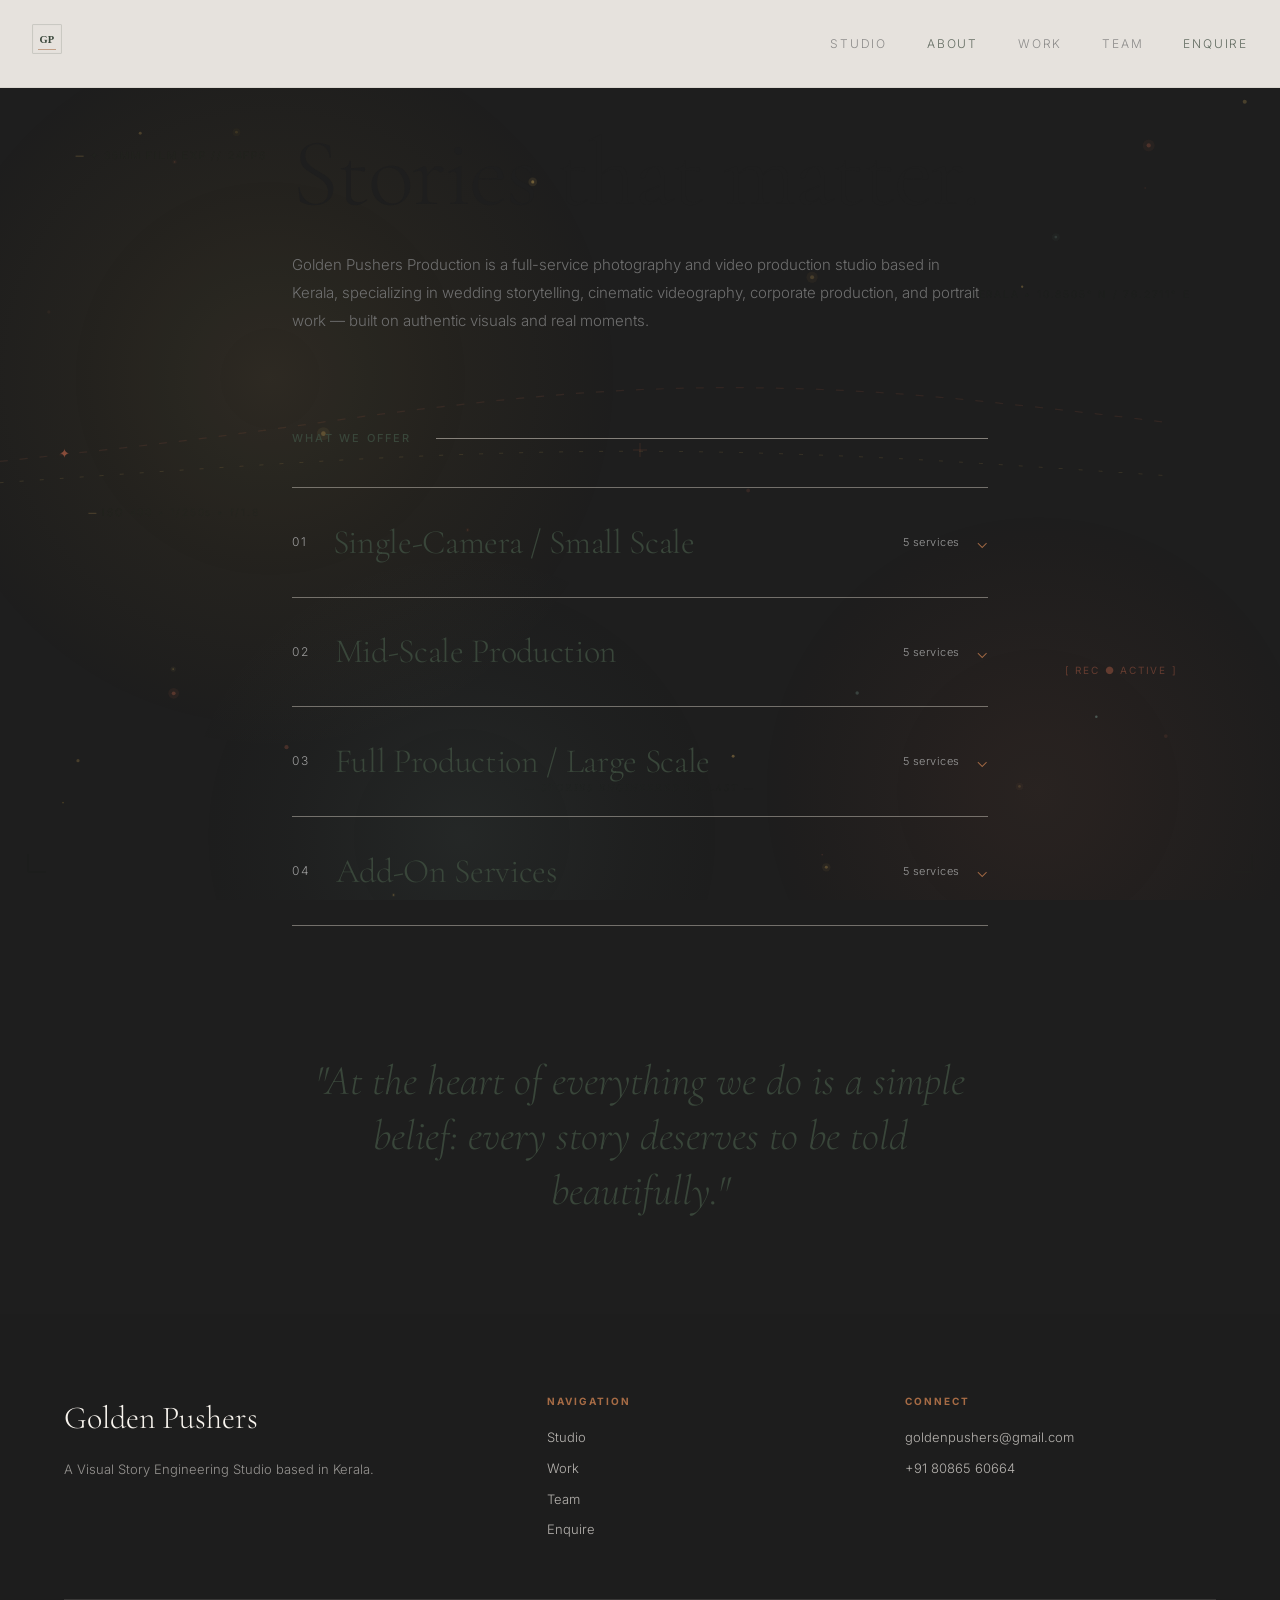
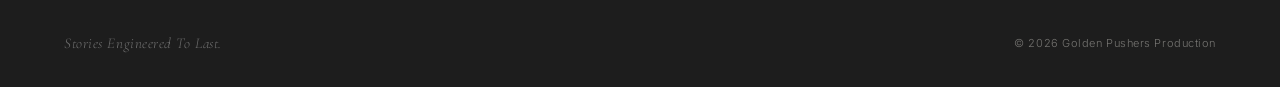
==== goldenpushers/about.html @ c4f8dccd "feat: add core site structure, stylesheet, scripts, and image sequence assets" ====
<!DOCTYPE html>
<html lang="en">
<head>
<meta charset="UTF-8">
<meta name="viewport" content="width=device-width, initial-scale=1.0">
<title>About | Golden Pushers Production</title>
<meta name="description" content="Golden Pushers Production is a full-service photography and video production studio based in Kerala.">
<link rel="icon" href="assets/favicon.ico">
<link rel="stylesheet" href="css/base.css">
<link rel="stylesheet" href="css/layout.css">
<link rel="stylesheet" href="css/home.css">
<link rel="stylesheet" href="css/pages.css">
</head>
<body>

<a href="#main" class="skip-link">Skip to content</a>
<div class="scroll-progress"></div>

<nav class="navbar is-scrolled" style="background:rgba(248,244,238,0.92);backdrop-filter:blur(8px);border-bottom:1px solid rgba(200,194,184,0.4);mix-blend-mode:normal;">
  <a href="index.html" class="navbar-logo" style="color:#39463A;" aria-label="Golden Pushers Production — home">
    <svg width="30" height="30" viewBox="0 0 40 40" fill="none" xmlns="http://www.w3.org/2000/svg">
      <rect x="1" y="1" width="38" height="38" stroke="#39463A" stroke-width="0.75" opacity="0.3"/>
      <text x="50%" y="54%" dominant-baseline="middle" text-anchor="middle" fill="#39463A" style="font-family:serif;font-size:14px;font-weight:600;">GP</text>
      <line x1="8" y1="34" x2="32" y2="34" stroke="#A66B45" stroke-width="0.75"/>
    </svg>
  </a>
  <div class="navbar-links">
    <a href="index.html#ethos" style="color:#6F6F6F;">Studio</a>
    <a href="about.html" style="color:#39463A;">About</a>
    <a href="work.html" style="color:#6F6F6F;">Work</a>
    <a href="team.html" style="color:#6F6F6F;">Team</a>
    <a href="contact.html" style="color:#39463A;">Enquire</a>
  </div>
  <button class="navbar-toggle" aria-label="Toggle menu" aria-expanded="false" aria-controls="mobile-drawer" style="filter:invert(0);">
    <span style="background:#39463A;"></span><span style="background:#39463A;"></span><span style="background:#39463A;"></span>
  </button>
</nav>

<div class="mobile-drawer" id="mobile-drawer">
  <a href="index.html#ethos">Studio</a>
  <a href="about.html">About</a>
  <a href="work.html">Work</a>
  <a href="team.html">Team</a>
  <a href="contact.html">Enquire</a>
</div>

<main id="main" class="page-wrap">
  <div class="page-hero reveal">
    <h1>Stories that matter.</h1>
    <p>Golden Pushers Production is a full-service photography and video production studio based
    in Kerala, specializing in wedding storytelling, cinematic videography, corporate
    production, and portrait work — built on authentic visuals and real moments.</p>
  </div>

  <div class="services-wrap reveal reveal-delay-1">
    <div class="label-row" style="margin-bottom:2.5rem;"><span class="label-olive">What We Offer</span><div class="label-rule"></div></div>

    <div class="accordion" id="about-accordion">
      <div class="accordion-item">
        <button class="accordion-trigger" data-index="0">
          <span class="accordion-trigger-left"><span class="idx">01</span><h3>Single-Camera / Small Scale</h3></span>
          <span class="accordion-trigger-right"><span class="count">5 services</span><span class="chev">⌄</span></span>
        </button>
        <div class="accordion-panel">
          <div class="accordion-panel-inner">
            <div class="service-grid">
              <div class="service-item"><div><div class="t">Portrait Sessions</div><div class="d">Individual, couple, lifestyle</div></div></div>
              <div class="service-item"><div><div class="t">Editorial Shoots</div><div class="d">Fashion, magazine-style</div></div></div>
              <div class="service-item"><div><div class="t">Event Coverage (Minimal)</div><div class="d">Private parties, launches, intimate gatherings</div></div></div>
              <div class="service-item"><div><div class="t">Product Photography</div><div class="d">Luxury goods, jewelry, clothing</div></div></div>
              <div class="service-item"><div><div class="t">Social Media Content</div><div class="d">Short reels, curated posts</div></div></div>
            </div>
          </div>
        </div>
      </div>

      <div class="accordion-item">
        <button class="accordion-trigger" data-index="1">
          <span class="accordion-trigger-left"><span class="idx">02</span><h3>Mid-Scale Production</h3></span>
          <span class="accordion-trigger-right"><span class="count">5 services</span><span class="chev">⌄</span></span>
        </button>
        <div class="accordion-panel">
          <div class="accordion-panel-inner">
            <div class="service-grid">
              <div class="service-item"><div><div class="t">Brand Campaign Shoots</div><div class="d">Multi-scene, styled sets</div></div></div>
              <div class="service-item"><div><div class="t">Commercial Photography</div><div class="d">Advertising visuals, catalog work</div></div></div>
              <div class="service-item"><div><div class="t">Music Video Support</div><div class="d">Cinematic stills + BTS coverage</div></div></div>
              <div class="service-item"><div><div class="t">Corporate Profiles</div><div class="d">Executive portraits, team branding</div></div></div>
              <div class="service-item"><div><div class="t">Documentary-Style</div><div class="d">Storytelling for brands or individuals</div></div></div>
            </div>
          </div>
        </div>
      </div>

      <div class="accordion-item">
        <button class="accordion-trigger" data-index="2">
          <span class="accordion-trigger-left"><span class="idx">03</span><h3>Full Production / Large Scale</h3></span>
          <span class="accordion-trigger-right"><span class="count">5 services</span><span class="chev">⌄</span></span>
        </button>
        <div class="accordion-panel">
          <div class="accordion-panel-inner">
            <div class="service-grid">
              <div class="service-item"><div><div class="t">Fashion Films</div><div class="d">Cinematic video + photography integration</div></div></div>
              <div class="service-item"><div><div class="t">Luxury Event Coverage</div><div class="d">Weddings, galas, launches, multi-camera setup</div></div></div>
              <div class="service-item"><div><div class="t">Advertising Campaigns</div><div class="d">Concept → shoot → post-production</div></div></div>
              <div class="service-item"><div><div class="t">Creative Direction &amp; Styling</div><div class="d">Art direction, set design, wardrobe</div></div></div>
              <div class="service-item"><div><div class="t">End-to-End Production</div><div class="d">Script, storyboard, filming, editing, delivery</div></div></div>
            </div>
          </div>
        </div>
      </div>

      <div class="accordion-item">
        <button class="accordion-trigger" data-index="3">
          <span class="accordion-trigger-left"><span class="idx">04</span><h3>Add-On Services</h3></span>
          <span class="accordion-trigger-right"><span class="count">5 services</span><span class="chev">⌄</span></span>
        </button>
        <div class="accordion-panel">
          <div class="accordion-panel-inner">
            <div class="service-grid">
              <div class="service-item"><div><div class="t">Post-Production &amp; Retouching</div><div class="d">Color grading, cinematic edits</div></div></div>
              <div class="service-item"><div><div class="t">Drone Cinematography</div><div class="d">Aerial shots for events or campaigns</div></div></div>
              <div class="service-item"><div><div class="t">Behind-the-Scenes</div><div class="d">Process films, making-of content</div></div></div>
              <div class="service-item"><div><div class="t">Creative Consulting</div><div class="d">Brand positioning, visual identity strategy</div></div></div>
              <div class="service-item"><div><div class="t">Archival &amp; Print Services</div><div class="d">Luxury photobooks, curated prints</div></div></div>
            </div>
          </div>
        </div>
      </div>
    </div>
  </div>

  <div class="about-quote reveal reveal-delay-2">
    <h2>"At the heart of everything we do is a simple belief: every story deserves to be told beautifully."</h2>
  </div>
</main>

<footer class="site-footer">
  <div class="footer-inner">
    <div class="footer-top">
      <div><div class="footer-brand">Golden Pushers</div><p class="footer-tagline">A Visual Story Engineering Studio based in Kerala.</p></div>
      <div class="footer-col"><h4>Navigation</h4><a href="index.html#ethos">Studio</a><a href="work.html">Work</a><a href="team.html">Team</a><a href="contact.html">Enquire</a></div>
      <div class="footer-col"><h4>Connect</h4><a href="mailto:goldenpushers@gmail.com">goldenpushers@gmail.com</a><a href="tel:+918086560664">+91 80865 60664</a></div>
    </div>
    <div class="footer-bottom"><p style="font-family:var(--font-display);font-style:italic;font-size:15px;color:#6F6F6F;">Stories Engineered To Last.</p><span>© 2026 Golden Pushers Production</span></div>
  </div>
</footer>

<script src="js/background-animation.js"></script>
<script src="js/main.js"></script>
<script src="js/pages.js"></script>
</body>
</html>
---- goldenpushers/css/base.css ----
/* ============================================================
   GOLDEN PUSHERS PRODUCTION — Base Styles
   Editorial palette: ivory / charcoal / olive / copper
   ============================================================ */

@import url('https://fonts.googleapis.com/css2?family=Cormorant+Garamond:ital,wght@0,300;0,400;0,500;0,600;0,700;1,300;1,400&family=Inter:wght@300;400;500;600&family=Caveat:wght@500;600&display=swap');

:root {
  --color-ivory: #F8F4EE;
  --color-ivory-alt: #F0EAE0;
  --color-charcoal: #1E1E1E;
  --color-charcoal-panel: #1E1E1E;
  --color-text-secondary: #6F6F6F;
  --color-text-muted: #9B9B9B;
  --color-border: #C8C2B8;
  --color-olive: #39463A;
  --color-copper: #A66B45;

  --font-display: 'Cormorant Garamond', serif;
  --font-sans: 'Inter', sans-serif;

  --ease-editorial: cubic-bezier(0.16, 1, 0.3, 1);
  --ease-flow: cubic-bezier(0.22, 0.61, 0.36, 1);  /* slow organic water-like curve */
}

* { margin: 0; padding: 0; box-sizing: border-box; }

html {
  scroll-behavior: smooth;
}

body {
  background: var(--color-ivory);
  color: var(--color-charcoal);
  font-family: var(--font-sans);
  font-weight: 300;
  line-height: 1.5;
  overflow-x: hidden;
  -webkit-font-smoothing: antialiased;
  opacity: 1;
  transition: opacity 0.5s var(--ease-flow), transform 0.5s var(--ease-flow);
}

body.page-is-leaving {
  opacity: 0;
  transform: scale(0.995) translateY(-8px);
}

.studio-bg-canvas {
  position: fixed;
  inset: 0;
  width: 100vw;
  height: 100vh;
  z-index: 0;
  pointer-events: none;
  opacity: 0.92;
  transition: opacity 0.8s var(--ease-flow);
}

#main {
  position: relative;
  z-index: 10;
  background: transparent;
  animation: pageFlowIn 0.8s var(--ease-flow) forwards;
}

@keyframes pageFlowIn {
  from {
    opacity: 0;
    transform: translateY(16px);
    filter: blur(4px);
  }
  to {
    opacity: 1;
    transform: translateY(0);
    filter: blur(0);
  }
}

img { display: block; max-width: 100%; }
a { color: inherit; text-decoration: none; }
button { font: inherit; color: inherit; background: none; border: none; cursor: pointer; }

.max-w {
  max-width: 90vw;
  margin: 0 auto;
}

.max-w-narrow {
  max-width: 760px;
  margin: 0 auto;
  padding: 0 2rem;
}

.font-display { font-family: var(--font-display); }
.font-sans { font-family: var(--font-sans); }

/* Section label rows (eyebrow + rule + counter) */
.label-row {
  display: flex;
  align-items: center;
  gap: 1.5rem;
  margin-bottom: 4rem;
}
.label-olive {
  font-family: var(--font-sans);
  font-size: 11px;
  font-weight: 500;
  letter-spacing: 0.2em;
  text-transform: uppercase;
  color: var(--color-olive);
  white-space: nowrap;
}
.label-rule {
  height: 1px;
  flex: 1;
  background: rgba(200, 194, 184, 0.6);
}
.label-editorial {
  font-family: var(--font-sans);
  font-size: 10px;
  font-weight: 400;
  letter-spacing: 0.2em;
  color: var(--color-text-muted);
  white-space: nowrap;
}
@media (max-width: 768px) {
  .label-editorial { display: none; }
}

/* Reveal-on-scroll utility (progressive enhancement, JS adds .is-visible) */
.reveal {
  opacity: 0;
  transform: translateY(30px);
  filter: blur(4px);
  transition:
    opacity 1.4s var(--ease-flow),
    transform 1.4s var(--ease-flow),
    filter 1.2s var(--ease-flow);
}
.reveal.is-visible {
  opacity: 1;
  transform: translateY(0);
  filter: blur(0);
}
.reveal-delay-1 { transition-delay: 0.15s; }
.reveal-delay-2 { transition-delay: 0.30s; }
.reveal-delay-3 { transition-delay: 0.45s; }

/* Skip link */
.skip-link {
  position: absolute;
  left: -9999px;
  top: 0;
  background: var(--color-olive);
  color: var(--color-ivory);
  padding: 12px 20px;
  z-index: 9999;
  font-size: 13px;
  letter-spacing: 0.1em;
}
.skip-link:focus {
  left: 1rem;
  top: 1rem;
}

/* Focus visibility */
a:focus-visible,
button:focus-visible,
input:focus-visible,
textarea:focus-visible,
select:focus-visible {
  outline: 2px solid var(--color-copper);
  outline-offset: 3px;
}

@media (prefers-reduced-motion: reduce) {
  * { animation-duration: 0.01ms !important; animation-iteration-count: 1 !important; transition-duration: 0.01ms !important; scroll-behavior: auto !important; }
}
---- goldenpushers/css/layout.css ----
/* ============================================================
   NAVBAR
   ============================================================ */
.navbar {
  position: fixed;
  top: 0; left: 0; right: 0;
  z-index: 1000;
  display: flex;
  align-items: center;
  justify-content: space-between;
  padding: 1.5rem 2rem;
  transition: transform 0.4s var(--ease-editorial), background 0.4s ease, padding 0.4s ease;
  mix-blend-mode: difference;
}
.navbar.is-hidden { transform: translateY(-100%); }
.navbar.is-scrolled {
  padding: 1rem 2rem;
}

.navbar-logo {
  font-family: var(--font-display);
  font-size: 1.3rem;
  font-weight: 500;
  letter-spacing: 0.02em;
  color: #fff;
}

.navbar-links {
  display: flex;
  gap: 2.5rem;
  list-style: none;
}
.navbar-links a {
  font-size: 12px;
  letter-spacing: 0.15em;
  text-transform: uppercase;
  color: #fff;
  opacity: 0.75;
  transition: opacity 0.3s ease;
  position: relative;
}
.navbar-links a:hover,
.navbar-links a.is-active { opacity: 1; }
.navbar-links a.is-active::after {
  content: '';
  position: absolute;
  bottom: -6px; left: 0; right: 0;
  height: 1px;
  background: currentColor;
}

.navbar-toggle {
  display: none;
  flex-direction: column;
  gap: 5px;
  width: 28px;
  z-index: 1001;
}
.navbar-toggle span {
  height: 1px;
  background: #fff;
  transition: transform 0.3s ease, opacity 0.3s ease;
}
.navbar-toggle[aria-expanded="true"] span:nth-child(1) { transform: translateY(6px) rotate(45deg); }
.navbar-toggle[aria-expanded="true"] span:nth-child(2) { opacity: 0; }
.navbar-toggle[aria-expanded="true"] span:nth-child(3) { transform: translateY(-6px) rotate(-45deg); }

@media (max-width: 860px) {
  .navbar-links { display: none; }
  .navbar-toggle { display: flex; }
}

.mobile-drawer {
  position: fixed;
  inset: 0;
  background: var(--color-charcoal);
  z-index: 999;
  display: flex;
  flex-direction: column;
  align-items: center;
  justify-content: center;
  gap: 2rem;
  clip-path: circle(0% at calc(100% - 40px) 40px);
  transition: clip-path 0.6s var(--ease-editorial);
  visibility: hidden;
}
.mobile-drawer.is-open {
  clip-path: circle(150% at calc(100% - 40px) 40px);
  visibility: visible;
}
.mobile-drawer a {
  font-family: var(--font-display);
  font-size: 2.2rem;
  font-weight: 300;
  color: var(--color-ivory);
}
.mobile-drawer-email {
  margin-top: 2rem;
  font-size: 13px;
  letter-spacing: 0.1em;
  color: var(--color-copper);
}
body.drawer-open { overflow: hidden; }

/* ============================================================
   SCROLL PROGRESS BAR
   ============================================================ */
.scroll-progress {
  position: fixed;
  top: 0; left: 0;
  height: 2px;
  background: var(--color-copper);
  z-index: 1100;
  width: 0%;
  transition: width 0.1s linear;
}

/* ============================================================
   SCENE TRANSITION DIVIDER
   ============================================================ */
.scene-transition {
  display: flex;
  align-items: center;
  gap: 1.5rem;
  padding: 2.5rem 2rem;
  max-width: 90vw;
  margin: 0 auto;
}
.scene-transition .scene-number {
  font-family: var(--font-sans);
  font-size: 11px;
  letter-spacing: 0.25em;
  color: var(--color-copper);
}
.scene-transition .scene-rule {
  flex: 1;
  height: 1px;
  background: rgba(200, 194, 184, 0.4);
}
.scene-transition .scene-label {
  font-family: var(--font-sans);
  font-size: 11px;
  letter-spacing: 0.2em;
  text-transform: uppercase;
  color: var(--color-text-muted);
}

/* ============================================================
   FOOTER
   ============================================================ */
.site-footer {
  background: rgba(30,30,30,0.94);
  backdrop-filter: blur(6px);
  -webkit-backdrop-filter: blur(6px);
  color: var(--color-ivory);
  padding: 5rem 2rem 2rem;
  position: relative;
  z-index: 1;
}
.footer-inner {
  max-width: 90vw;
  margin: 0 auto;
}
.footer-top {
  display: grid;
  grid-template-columns: 1.4fr 1fr 1fr;
  gap: 3rem;
  padding-bottom: 3rem;
  border-bottom: 1px solid rgba(248,244,238,0.12);
}
.footer-brand {
  font-family: var(--font-display);
  font-size: 2rem;
  font-weight: 300;
  margin-bottom: 1rem;
}
.footer-tagline {
  font-size: 13px;
  color: rgba(248,244,238,0.55);
  max-width: 320px;
  line-height: 1.7;
}
.footer-col h4 {
  font-size: 10px;
  letter-spacing: 0.2em;
  text-transform: uppercase;
  color: var(--color-copper);
  margin-bottom: 1.2rem;
}
.footer-col a, .footer-col p {
  display: block;
  font-size: 13px;
  color: rgba(248,244,238,0.7);
  margin-bottom: 0.7rem;
  transition: color 0.3s ease;
}
.footer-col a:hover { color: var(--color-ivory); }
.footer-bottom {
  display: flex;
  justify-content: space-between;
  align-items: center;
  padding-top: 2rem;
  font-size: 11px;
  color: rgba(248,244,238,0.4);
  letter-spacing: 0.05em;
  flex-wrap: wrap;
  gap: 1rem;
}
@media (max-width: 768px) {
  .footer-top { grid-template-columns: 1fr; gap: 2rem; }
}
---- goldenpushers/css/home.css ----
/* ============================================================
   HERO — Scroll-scrubbed image sequence
   ============================================================ */

/* Background is dark charcoal so canvas sits seamlessly */
body { background: var(--color-charcoal); }
.hero {
  position: relative;
  height: 100vh;
  background: transparent;
  z-index: 10;
}
.hero-sticky {
  position: relative;
  top: 0;
  height: 100vh;
  overflow: hidden;
}
/* Canvas is fixed global backdrop at z-index 1 */
.hero-canvas {
  position: fixed;
  inset: 0;
  width: 100vw;
  height: 100vh;
  z-index: 1;
  pointer-events: none;
}
.hero-overlay {
  position: absolute;
  inset: 0;
  display: flex;
  flex-direction: column;
  align-items: center;
  justify-content: center;
  text-align: center;
  pointer-events: none;
  z-index: 12;
  opacity: 0; /* starts at 0 — fades in on initial scroll */
  transition: opacity 0.15s ease-out;
}
.hero-eyebrow {
  font-size: 12px;
  letter-spacing: 0.3em;
  text-transform: uppercase;
  color: rgba(248,244,238,0.7);
  margin-bottom: 1.5rem;
}
.hero-title {
  font-family: var(--font-display);
  font-weight: 300;
  font-size: clamp(48px, 9vw, 130px);
  line-height: 0.95;
  letter-spacing: -0.02em;
  color: #fff;
}
.hero-title em { font-style: italic; color: var(--color-copper); }
.hero-scroll-cue {
  position: absolute;
  bottom: 2.5rem;
  left: 50%;
  transform: translateX(-50%);
  font-size: 10px;
  letter-spacing: 0.25em;
  text-transform: uppercase;
  color: rgba(255,255,255,0.6);
  display: flex;
  flex-direction: column;
  align-items: center;
  gap: 0.6rem;
}
.hero-scroll-cue .line {
  width: 1px;
  height: 32px;
  background: rgba(255,255,255,0.4);
  overflow: hidden;
  position: relative;
}
.hero-scroll-cue .line::after {
  content: '';
  position: absolute;
  top: -100%; left: 0; right: 0;
  height: 100%;
  background: #fff;
  animation: scroll-cue 1.8s ease-in-out infinite;
}
@keyframes scroll-cue { 50% { top: 100%; } 100% { top: 100%; } 0% { top: -100%; } }

/* ---- Shared section-edge gradient bleed (flowing water transitions) ---- */
.proof, .marquee-wrap, .ethos, .craft, .gallery, .architects, .enquire {
  --_bleed-h: 80px;
}
.proof::before, .marquee-wrap::before, .ethos::before,
.craft::before, .gallery::before, .architects::before, .enquire::before {
  content: '';
  position: absolute;
  top: calc(-1 * var(--_bleed-h)); left: 0; right: 0;
  height: var(--_bleed-h);
  background: linear-gradient(to bottom, transparent, var(--_section-bg, rgba(248,244,238,0.88)));
  pointer-events: none;
  z-index: 1;
}
.proof::after, .marquee-wrap::after, .ethos::after,
.craft::after, .gallery::after, .architects::after, .enquire::after {
  content: '';
  position: absolute;
  bottom: calc(-1 * var(--_bleed-h)); left: 0; right: 0;
  height: var(--_bleed-h);
  background: linear-gradient(to top, transparent, var(--_section-bg, rgba(248,244,238,0.88)));
  pointer-events: none;
  z-index: 1;
}

/* ============================================================
   PRODUCTION PROOF (below hero)
   ============================================================ */
.proof {
  --_section-bg: rgba(16, 16, 16, 0.45);
  position: relative;
  z-index: 10;
  background: rgba(16, 16, 16, 0.45);
  backdrop-filter: blur(6px);
  -webkit-backdrop-filter: blur(6px);
  padding: 6.5rem 0;
  color: var(--color-ivory);
}
.proof-wrap {
  max-width: 90vw;
  margin: 0 auto;
}
.proof-eyebrow { display: flex; align-items: center; gap: 1rem; margin-bottom: 1.8rem; }
.proof-eyebrow .rule { width: 40px; height: 1px; background: var(--color-copper); }
.proof-eyebrow span { font-size: 12px; font-weight: 600; text-transform: uppercase; color: var(--color-copper); letter-spacing: 0.15em; }
.proof h2 {
  font-family: var(--font-display);
  font-weight: 300;
  font-size: clamp(38px, 6vw, 80px);
  line-height: 1.05;
  max-width: 900px;
  letter-spacing: -0.01em;
  color: #FFFFFF;
}
.proof-body {
  margin-top: 2rem;
  max-width: 650px;
  font-size: 15px;
  color: rgba(248, 244, 238, 0.85);
  line-height: 1.85;
}
.deliverables { display: flex; flex-wrap: wrap; gap: 0.75rem; margin-top: 2.5rem; max-width: 800px; }
.deliverables span {
  border: 1px solid rgba(255, 255, 255, 0.16);
  background: rgba(255, 255, 255, 0.07);
  backdrop-filter: blur(6px);
  padding: 0.6rem 1.2rem;
  font-size: 12px;
  letter-spacing: 0.05em;
  color: rgba(248, 244, 238, 0.95);
  border-radius: 2px;
  transition: background 0.3s ease, border-color 0.3s ease, color 0.3s ease, transform 0.3s ease;
}
.deliverables span:hover {
  background: var(--color-copper);
  color: var(--color-ivory);
  border-color: var(--color-copper);
  transform: translateY(-2px);
}

/* ============================================================
   MARQUEE
   ============================================================ */
.marquee-wrap {
  --_section-bg: rgba(14, 14, 14, 0.5);
  overflow: hidden; background: rgba(14, 14, 14, 0.5);
  backdrop-filter: blur(6px); -webkit-backdrop-filter: blur(6px);
  padding: 1.5rem 0; position: relative; z-index: 10;
  border-top: 1px solid rgba(255, 255, 255, 0.06);
  border-bottom: 1px solid rgba(255, 255, 255, 0.06);
}
.marquee-track {
  display: flex;
  gap: 3rem;
  white-space: nowrap;
  animation: marquee 30s linear infinite;
  width: max-content;
}
.marquee-track span {
  font-family: var(--font-display);
  font-size: 1.4rem;
  font-style: italic;
  color: rgba(248,244,238,0.65);
}
@keyframes marquee { from { transform: translateX(0); } to { transform: translateX(-50%); } }

/* ============================================================
   ETHOS SECTION
   ============================================================ */
.ethos {
  --_section-bg: rgba(16, 16, 16, 0.45);
  background: rgba(16, 16, 16, 0.45);
  backdrop-filter: blur(6px); -webkit-backdrop-filter: blur(6px);
  padding: 7rem 0; position: relative; z-index: 10;
  color: var(--color-ivory);
}
.ethos-grid {
  max-width: 90vw; margin: 0 auto 6rem;
  display: grid; grid-template-columns: 7fr 5fr; gap: 4rem;
}
.ethos-quote span {
  display: block;
  font-family: var(--font-display);
  font-weight: 300;
  font-size: clamp(22px, 3.5vw, 44px);
  line-height: 1.25;
  letter-spacing: -0.01em;
  color: #FFFFFF;
}
.ethos-quote span:last-child { font-style: italic; color: var(--color-copper); }
.ethos-body {
  align-self: end;
  font-size: 14px;
  color: rgba(248, 244, 238, 0.85);
  line-height: 1.85;
  border-left: 2px solid var(--color-copper);
  padding-left: 1.2rem;
}
.ethos-rule { width: 90vw; max-width: 90vw; margin: 0 auto 5rem; height: 1px; background: rgba(255, 255, 255, 0.12); }
.stats-row {
  max-width: 90vw; margin: 0 auto;
  display: grid; grid-template-columns: repeat(3, 1fr); gap: 1rem;
}
.stat {
  background: rgba(255, 255, 255, 0.05);
  border: 1px solid rgba(255, 255, 255, 0.1);
  backdrop-filter: blur(6px);
  padding: 2.5rem; position: relative;
  border-radius: 4px;
}
.stat .num {
  font-family: var(--font-display); font-weight: 300;
  font-size: clamp(48px, 6vw, 80px); line-height: 1; letter-spacing: -0.02em;
  color: #FFFFFF;
}
.stat .num small { color: var(--color-copper); }
.stat h4 { font-size: 11px; letter-spacing: 0.2em; text-transform: uppercase; color: var(--color-copper); margin-top: 1rem; }
.stat p { font-size: 12px; color: rgba(248, 244, 238, 0.7); margin-top: 0.3rem; }
@media (max-width: 900px) {
  .ethos-grid, .stats-row { grid-template-columns: 1fr; }
}

/* ============================================================
   CRAFT / SERVICES SECTION
   ============================================================ */
.craft {
  --_section-bg: rgba(16, 16, 16, 0.45);
  background: rgba(16, 16, 16, 0.45);
  backdrop-filter: blur(6px); -webkit-backdrop-filter: blur(6px);
  padding: 6rem 0; position: relative; z-index: 10;
  color: var(--color-ivory);
}
.craft-head {
  max-width: 90vw; margin: 0 auto 5rem;
  display: flex; justify-content: space-between; align-items: flex-end; gap: 1.5rem; flex-wrap: wrap;
}
.craft-head h2 {
  font-family: var(--font-display); font-weight: 300;
  font-size: clamp(40px, 8vw, 100px); line-height: 0.9; letter-spacing: -0.02em;
  color: #FFFFFF;
}
.craft-head h2 em { font-style: italic; color: var(--color-copper); }
.craft-head p { font-size: 13px; color: rgba(248, 244, 238, 0.8); max-width: 320px; }
.craft-panel {
  max-width: 90vw; margin: 0 auto;
  display: grid; grid-template-columns: 1fr 2fr;
  border: 1px solid rgba(255, 255, 255, 0.12);
  background: rgba(20, 20, 20, 0.65);
  backdrop-filter: blur(8px);
  border-radius: 4px;
}
.craft-list { border-right: 1px solid rgba(255, 255, 255, 0.1); }
.craft-list button {
  width: 100%; display: flex; align-items: center; justify-content: space-between;
  padding: 1.2rem 2rem; border-bottom: 1px solid rgba(255, 255, 255, 0.08);
  text-align: left; transition: background 0.3s ease;
  color: rgba(248, 244, 238, 0.85);
}
.craft-list button:hover { background: rgba(255, 255, 255, 0.06); color: #fff; }
.craft-list button.is-active { background: var(--color-copper); }
.craft-list button.is-active .svc-title { color: #fff; }
.craft-list .svc-id { font-size: 9px; letter-spacing: 0.25em; color: rgba(248, 244, 238, 0.5); margin-right: 1rem; }
.craft-list button.is-active .svc-id { color: rgba(255, 255, 255, 0.7); }
.craft-list .svc-title { font-family: var(--font-display); font-size: clamp(14px,1.5vw,18px); }
.craft-detail { position: relative; min-height: 420px; }
.craft-detail-inner { display: flex; height: 100%; }
.craft-detail-image { position: relative; width: 45%; flex-shrink: 0; overflow: hidden; }
.craft-detail-image img { width: 100%; height: 100%; object-fit: cover; }
.craft-detail-content { flex: 1; padding: 2.5rem; display: flex; flex-direction: column; justify-content: space-between; }
.craft-detail-content .sub { font-size: 9px; letter-spacing: 0.3em; text-transform: uppercase; color: var(--color-copper); }
.craft-detail-content h3 { font-family: var(--font-display); font-weight: 300; font-size: clamp(24px,3vw,38px); margin: 0.6rem 0 1rem; color: #fff; }
.craft-detail-content .desc { font-size: 13px; color: rgba(248, 244, 238, 0.8); line-height: 1.8; margin-bottom: 1.5rem; }
.craft-items { display: grid; grid-template-columns: 1fr 1fr; gap: 0.7rem; }
.craft-items div { display: flex; gap: 0.6rem; font-size: 12px; color: rgba(248, 244, 238, 0.85); align-items: flex-start; }
.craft-items div::before { content: ''; width: 2px; height: 14px; background: var(--color-copper); margin-top: 2px; flex-shrink: 0; }
.craft-progress { margin-top: 2rem; display: flex; align-items: center; gap: 1rem; }
.craft-progress .track { flex: 1; height: 1px; background: rgba(255, 255, 255, 0.15); }
.craft-progress .fill { height: 100%; background: var(--color-copper); transition: width 0.4s var(--ease-editorial); }
.craft-progress span { font-size: 9px; letter-spacing: 0.25em; color: rgba(248, 244, 238, 0.5); }
@media (max-width: 860px) {
  .craft-panel { grid-template-columns: 1fr; }
  .craft-detail-inner { flex-direction: column; }
  .craft-detail-image { width: 100%; aspect-ratio: 4/3; }
}

/* ============================================================
   GALLERY (WORK PREVIEW)
   ============================================================ */
.gallery {
  --_section-bg: rgba(14, 14, 14, 0.4);
  background: rgba(14, 14, 14, 0.4);
  backdrop-filter: blur(6px); -webkit-backdrop-filter: blur(6px);
  padding: 6rem 0; color: var(--color-ivory); position: relative; z-index: 10;
}
.gallery-head { max-width: 90vw; margin: 0 auto 4rem; }
.gallery-head h2 { font-family: var(--font-display); font-weight: 300; font-size: clamp(40px,8vw,100px); color: #fff; }
.gallery-strip {
  max-width: 90vw; margin: 0 auto;
  display: flex; gap: 1rem; overflow-x: auto; padding-bottom: 1rem;
  scrollbar-width: thin;
}
.gallery-card {
  position: relative; flex-shrink: 0; width: 180px; height: 500px;
  border-radius: 18px; overflow: hidden; cursor: pointer;
  transition: width 0.6s var(--ease-editorial);
  border: 1px solid rgba(255, 255, 255, 0.1);
}
.gallery-card:hover, .gallery-card:focus-visible { width: 320px; }
.gallery-card img { width: 100%; height: 100%; object-fit: cover; transition: transform 0.6s var(--ease-editorial); }
.gallery-card:hover img { transform: scale(1.06); }
.gallery-card::after {
  content: ''; position: absolute; inset: 0;
  background: linear-gradient(to top, rgba(0,0,0,0.85), transparent 55%);
}
.gallery-card-label {
  position: absolute; bottom: 0; left: 0; right: 0; padding: 1.5rem; z-index: 2;
  opacity: 0; transform: translateY(12px);
  transition: opacity 0.4s ease, transform 0.4s ease;
}
.gallery-card:hover .gallery-card-label, .gallery-card:focus-visible .gallery-card-label { opacity: 1; transform: translateY(0); }
.gallery-card-label .cat { font-size: 11px; text-transform: uppercase; letter-spacing: 0.2em; color: rgba(255,255,255,0.6); }
.gallery-card-label h3 { font-size: 20px; font-weight: 600; margin-top: 0.4rem; }
.gallery-card-tag {
  position: absolute; top: 1rem; left: 1rem; z-index: 2;
  font-size: 10px; text-transform: uppercase; letter-spacing: 0.2em; color: rgba(255,255,255,0.7);
  writing-mode: vertical-rl; transform: rotate(180deg);
  transition: opacity 0.3s ease;
}
.gallery-card:hover .gallery-card-tag { opacity: 0; }

/* ============================================================
   TEAM PREVIEW (ARCHITECTS)
   ============================================================ */
.architects {
  --_section-bg: rgba(16, 16, 16, 0.45);
  background: rgba(16, 16, 16, 0.45);
  backdrop-filter: blur(6px); -webkit-backdrop-filter: blur(6px);
  padding: 6rem 0; position: relative; z-index: 10;
  color: var(--color-ivory);
}
.architects-head { max-width: 90vw; margin: 0 auto 3.5rem; display: flex; justify-content: space-between; align-items: flex-end; flex-wrap: wrap; gap: 1rem; }
.architects-head h2 { font-family: var(--font-display); font-weight: 300; font-size: clamp(40px,8vw,100px); color: #fff; }
.architects-head h2 em { font-style: italic; color: var(--color-copper); }
.architects-head p { font-size: 13px; color: rgba(248, 244, 238, 0.8); max-width: 280px; }
.team-rows { max-width: 90vw; margin: 0 auto; border-top: 1px solid rgba(255, 255, 255, 0.12); }
.team-row {
  display: flex; align-items: center; gap: 1.5rem;
  padding: 1.5rem 0; border-bottom: 1px solid rgba(255, 255, 255, 0.08);
  cursor: pointer; transition: padding 0.3s ease, background 0.3s ease;
  width: 100%; text-align: left; background: none;
}
.team-row:hover { padding-left: 0.5rem; }
.team-row .idx { width: 2.5rem; font-size: 10px; letter-spacing: 0.2em; color: var(--color-copper); }
.team-row h3 { flex: 1; font-family: var(--font-display); font-weight: 300; font-size: clamp(20px,3.5vw,40px); color: rgba(248, 244, 238, 0.85); transition: color 0.3s ease; }
.team-row:hover h3 { color: #FFFFFF; }
.team-row .role { font-size: 10px; letter-spacing: 0.15em; text-transform: uppercase; color: rgba(248, 244, 238, 0.55); width: 13rem; text-align: right; }
@media (max-width: 700px) { .team-row .role { display: none; } }

/* Team modal (shared with about/team pages) */
.modal-overlay {
  position: fixed; inset: 0; z-index: 2000;
  background: rgba(30,30,30,0.75); backdrop-filter: blur(4px);
  display: none; align-items: center; justify-content: center; padding: 1rem;
}
.modal-overlay.is-open { display: flex; }
.modal-box {
  position: relative; width: 100%; max-width: 720px; max-height: 90dvh;
  background: var(--color-ivory); display: flex; overflow: hidden;
}
.modal-close {
  position: absolute; top: 1rem; right: 1rem; z-index: 5;
  width: 32px; height: 32px; border: 1px solid var(--color-border);
  display: flex; align-items: center; justify-content: center;
  background: var(--color-ivory); transition: background 0.3s ease;
}
.modal-close:hover { background: var(--color-olive); color: var(--color-ivory); }
.modal-portrait { position: relative; width: 40%; flex-shrink: 0; overflow: hidden; background: var(--color-ivory-alt); }
.modal-portrait img { width: 100%; height: 100%; object-fit: cover; object-position: top; }
.modal-content { flex: 1; padding: 3rem; overflow-y: auto; display: flex; flex-direction: column; justify-content: center; }
.modal-content .focus { font-size: 9px; letter-spacing: 0.3em; text-transform: uppercase; color: var(--color-copper); }
.modal-content h3 { font-family: var(--font-display); font-weight: 300; font-size: clamp(24px,3vw,36px); margin-top: 0.4rem; }
.modal-content .role { font-size: 10px; letter-spacing: 0.2em; text-transform: uppercase; color: var(--color-olive); margin-top: 0.4rem; }
.modal-content .rule { width: 32px; height: 1px; background: var(--color-copper); margin: 1.2rem 0; }
.modal-content .bio { font-size: 14px; color: var(--color-text-secondary); line-height: 1.85; }
@media (max-width: 700px) {
  .modal-box { flex-direction: column; }
  .modal-portrait { width: 100%; aspect-ratio: 4/5; }
}

/* ============================================================
   ENQUIRE / CONTACT SECTION
   ============================================================ */
.enquire {
  --_section-bg: #141414;
  background: #141414;
  color: var(--color-ivory);
  padding: 8rem 0;
  position: relative;
  z-index: 10;
}
.enquire-inner { max-width: 90vw; margin: 0 auto; }
.enquire-grid { display: grid; grid-template-columns: 1fr 1fr; gap: 5rem; align-items: start; }
.enquire-left h2 { font-family: var(--font-display); font-weight: 300; font-size: clamp(48px,9vw,110px); line-height: 0.88; }
.enquire-left h2 em { font-style: italic; color: var(--color-copper); }
.enquire-left .lead { margin-top: 2rem; max-width: 420px; font-size: 15px; color: rgba(248,244,238,0.75); line-height: 1.85; }
.enquire-info { margin-top: 3.5rem; padding-top: 2rem; border-top: 1px solid rgba(248,244,238,0.18); }
.enquire-info p { font-size: 12px; letter-spacing: 0.2em; text-transform: uppercase; color: rgba(248,244,238,0.7); margin-bottom: 0.5rem; }
.enquire-info a { color: var(--color-copper); font-size: 13px; letter-spacing: 0.15em; text-transform: uppercase; font-weight: 500; }

.enquire-form-panel {
  background: rgba(255, 255, 255, 0.03);
  border: 1px solid rgba(248, 244, 238, 0.14);
  padding: 2.5rem;
  border-radius: 4px;
  backdrop-filter: blur(8px);
}
.enquire-form .field {
  border-bottom: 1px solid rgba(248,244,238,0.22);
  padding: 1.2rem 0;
  transition: border-color 0.3s ease;
}
.enquire-form .field:focus-within { border-color: var(--color-copper); }
.enquire-form label { display: block; font-size: 10px; letter-spacing: 0.2em; text-transform: uppercase; color: rgba(248,244,238,0.7); margin-bottom: 0.5rem; }
.enquire-form input, .enquire-form select, .enquire-form textarea {
  width: 100%; background: transparent; border: none; outline: none;
  color: #fff; font-family: var(--font-sans); font-size: 15px; font-weight: 300;
}
.enquire-form select option { background: #141414; color: #fff; }
.enquire-form input::placeholder, .enquire-form textarea::placeholder { color: rgba(255,255,255,0.3); }
.enquire-form textarea { resize: none; }
.honeypot-field { position: absolute; left: -9999px; width: 1px; height: 1px; overflow: hidden; }
.btn-copper {
  margin-top: 2rem; display: inline-flex; align-items: center; gap: 0.8rem;
  border: 1px solid var(--color-copper); background: var(--color-copper); color: var(--color-ivory);
  padding: 1rem 2.2rem; font-size: 12px; font-weight: 500; letter-spacing: 0.15em; text-transform: uppercase;
  border-radius: 2px;
  transition: background 0.3s ease, border-color 0.3s ease, transform 0.2s ease;
}
.btn-copper:hover { background: #8e5835; border-color: #8e5835; transform: translateY(-1px); }
.btn-copper:disabled { opacity: 0.4; cursor: not-allowed; }

.enquire-success { display: none; max-width: 420px; }
.enquire-success.is-visible { display: block; }
.enquire-success .check {
  width: 56px; height: 56px; border: 1px solid var(--color-copper);
  display: flex; align-items: center; justify-content: center; margin-bottom: 2rem; color: var(--color-copper);
}
.enquire-success h2 { font-family: var(--font-display); font-weight: 300; font-size: clamp(36px,6vw,64px); }
.enquire-success h2 em { font-style: italic; color: var(--color-copper); }
.enquire-success .rule { width: 32px; height: 1px; background: var(--color-copper); margin: 1.5rem 0; }
.enquire-success p { font-size: 14px; color: rgba(248,244,238,0.55); line-height: 1.8; }
.enquire-success button { margin-top: 2rem; font-size: 10px; letter-spacing: 0.2em; text-transform: uppercase; color: var(--color-copper); }
.form-error {
  display: none; margin-top: 1rem; font-size: 12px; color: #E0A458;
}
.form-error.is-visible { display: block; }
@media (max-width: 860px) { .enquire-grid { grid-template-columns: 1fr; gap: 3rem; } }
---- goldenpushers/css/pages.css ----
/* ============================================================
   SHARED PAGE HEADER
   ============================================================ */
.page-wrap { padding: 8rem 0 6rem; min-height: 100vh; }
.page-hero { max-width: 760px; margin: 0 auto; padding: 0 2rem; }
.page-hero h1 {
  font-family: var(--font-display); font-weight: 300;
  font-size: clamp(48px, 8vw, 96px); line-height: 0.95; letter-spacing: -0.02em;
  margin-bottom: 2rem;
}
.page-hero p { font-size: 15px; color: var(--color-text-secondary); line-height: 1.85; }

/* ============================================================
   ABOUT — accordion services
   ============================================================ */
.services-wrap { max-width: 760px; margin: 6rem auto 0; padding: 0 2rem; }
.accordion { border-top: 1px solid rgba(200,194,184,0.5); }
.accordion-item { border-bottom: 1px solid rgba(200,194,184,0.5); }
.accordion-trigger {
  width: 100%; display: flex; align-items: center; justify-content: space-between;
  padding: 1.8rem 0; text-align: left; gap: 1.5rem;
}
.accordion-trigger-left { display: flex; align-items: center; gap: 1.5rem; }
.accordion-trigger .idx { font-size: 12px; letter-spacing: 0.2em; color: var(--color-text-muted); }
.accordion-trigger.is-open .idx { color: var(--color-copper); }
.accordion-trigger h3 {
  font-family: var(--font-display); font-weight: 300; color: var(--color-olive);
  font-size: clamp(20px, 3vw, 34px); letter-spacing: -0.01em; transition: color 0.3s ease;
}
.accordion-trigger.is-open h3 { color: var(--color-charcoal); }
.accordion-trigger-right { display: flex; align-items: center; gap: 1rem; flex-shrink: 0; }
.accordion-trigger .count { font-size: 11px; letter-spacing: 0.05em; color: var(--color-text-muted); }
@media (max-width: 600px) { .accordion-trigger .count { display: none; } }
.accordion-trigger .chev { color: var(--color-copper); transition: transform 0.3s ease; }
.accordion-trigger.is-open .chev { transform: rotate(180deg); }
.accordion-panel {
  display: grid; grid-template-rows: 0fr;
  transition: grid-template-rows 0.6s var(--ease-flow);
}
.accordion-panel.is-open { grid-template-rows: 1fr; }
.accordion-panel-inner { overflow: hidden; }
.service-grid {
  display: grid; grid-template-columns: 1fr 1fr; gap: 1.2rem 2rem;
  padding: 0 0 2.5rem 4.3rem;
}
@media (max-width: 600px) { .service-grid { grid-template-columns: 1fr; padding-left: 0; } }
.service-item { display: flex; align-items: flex-start; gap: 0.7rem; }
.service-item::before { content: ''; width: 2px; height: 16px; background: var(--color-border); margin-top: 3px; flex-shrink: 0; }
.service-item .t { font-size: 14px; color: var(--color-charcoal); }
.service-item .d { font-size: 12px; color: var(--color-text-muted); margin-top: 2px; }

.about-quote { max-width: 760px; margin: 8rem auto 0; padding: 0 2rem; text-align: center; }
.about-quote h2 {
  font-family: var(--font-display); font-weight: 300; font-style: italic;
  font-size: clamp(26px, 4vw, 42px); line-height: 1.3; color: var(--color-olive);
}

/* ============================================================
   TEAM PAGE / SECTION - Scrapbook Corkboard
   Polaroid photos pinned at hand-set angles with washi tape,
   on a warm kraft-paper backdrop. Click a photo to flip it and
   read the note on the back.
   ============================================================ */
.scrapbook {
  position: relative;
  margin-top: 4rem;
  padding: 4rem 1.5rem 3rem;
  background-color: #E4D9BF;
  background-image:
    radial-gradient(ellipse 80% 60% at 20% 0%, rgba(255,255,255,0.35), transparent 60%),
    radial-gradient(ellipse 70% 50% at 100% 100%, rgba(0,0,0,0.06), transparent 60%);
  border-radius: 4px;
  overflow: hidden;
}
/* subtle paper-grain texture */
.scrapbook::before {
  content: '';
  position: absolute; inset: 0;
  background-image: url("data:image/svg+xml,%3Csvg xmlns='http://www.w3.org/2000/svg' width='180' height='180'%3E%3Cfilter id='n'%3E%3CfeTurbulence type='fractalNoise' baseFrequency='0.85' numOctaves='2' stitchTiles='stitch'/%3E%3CfeColorMatrix type='saturate' values='0'/%3E%3C/filter%3E%3Crect width='100%25' height='100%25' filter='url(%23n)' opacity='0.35'/%3E%3C/svg%3E");
  opacity: 0.5;
  mix-blend-mode: multiply;
  pointer-events: none;
}

.scrapbook-note {
  position: relative;
  text-align: center;
  font-family: 'Caveat', cursive;
  font-size: 20px;
  color: var(--color-olive);
  margin-bottom: 2.5rem;
  transform: rotate(-1deg);
}

.scrapbook-board {
  position: relative;
  display: flex;
  flex-wrap: wrap;
  justify-content: center;
  align-items: flex-start;
  gap: 2.2rem 1.6rem;
  max-width: 1180px;
  margin: 0 auto;
}

.polaroid {
  --rot: 0deg;
  --tape-rot: 0deg;
  --lift: 0px;
  position: relative;
  width: 200px;
  perspective: 1400px;
  margin-top: var(--lift);
  transform: rotate(var(--rot));
  transition: transform 0.35s ease, z-index 0s;
}
.polaroid:hover, .polaroid:focus-within { transform: rotate(0deg) translateY(-6px); z-index: 5; }

.polaroid-inner {
  position: relative;
  transform-style: preserve-3d;
  transition: transform 0.7s cubic-bezier(0.22, 0.61, 0.36, 1);
}
.polaroid.is-flipped .polaroid-inner { transform: rotateY(180deg); }
.polaroid:not(.is-flipped) .polaroid-back { pointer-events: none; }
.polaroid.is-flipped .polaroid-front { pointer-events: none; }

.polaroid-face {
  width: 100%;
  backface-visibility: hidden;
  -webkit-backface-visibility: hidden;
}
.polaroid-front {
  position: relative;
  background: #FDFBF6;
  padding: 10px 10px 34px;
  box-shadow: 0 10px 22px rgba(30,26,18,0.22), 0 2px 5px rgba(30,26,18,0.12);
  cursor: pointer;
  border: none;
  text-align: left;
  font: inherit;
  display: block;
}
.polaroid-back {
  position: absolute;
  inset: 0;
  transform: rotateY(180deg);
  background: #FBF6E8;
  background-image: repeating-linear-gradient(to bottom, transparent 0 27px, rgba(57,70,58,0.15) 27px 28px);
  box-shadow: 0 10px 22px rgba(30,26,18,0.22), 0 2px 5px rgba(30,26,18,0.12);
  padding: 1.5rem 1.1rem 1rem;
  cursor: pointer;
  border: none;
  text-align: left;
  font: inherit;
  display: flex;
  flex-direction: column;
}

.tape {
  position: absolute;
  top: -13px; left: 50%;
  width: 64px; height: 24px;
  transform: translateX(-50%) rotate(var(--tape-rot));
  background: linear-gradient(120deg, rgba(166,107,69,0.55), rgba(166,107,69,0.38));
  box-shadow: 0 2px 4px rgba(0,0,0,0.18);
  z-index: 3;
  opacity: 0.9;
}
.tape::after {
  content: '';
  position: absolute; inset: 0;
  background: repeating-linear-gradient(115deg, transparent 0 3px, rgba(255,255,255,0.22) 3px 4px);
}

.polaroid-photo {
  position: relative;
  aspect-ratio: 1/1;
  overflow: hidden;
  background: var(--color-charcoal);
}
.polaroid-photo img {
  width: 100%; height: 100%; object-fit: cover;
  filter: sepia(0.12) saturate(0.92) contrast(1.03);
}

.polaroid-caption {
  margin-top: 12px;
  text-align: center;
  font-family: 'Caveat', cursive;
  font-size: 22px;
  line-height: 1.15;
  color: #2A2620;
}
.polaroid-caption .role {
  display: block;
  margin-top: 2px;
  font-family: var(--font-sans);
  font-size: 9px;
  letter-spacing: 0.14em;
  text-transform: uppercase;
  color: var(--color-text-muted);
}

.polaroid-pin {
  position: absolute;
  bottom: 8px; right: 12px;
  font-size: 10px;
  color: var(--color-copper);
  font-family: var(--font-sans);
  letter-spacing: 0.05em;
  opacity: 0.55;
}

.polaroid-back .focus-tag {
  font-family: var(--font-sans);
  font-size: 9px;
  letter-spacing: 0.18em;
  text-transform: uppercase;
  color: var(--color-copper);
}
.polaroid-back .handwritten-note {
  margin-top: 0.6rem;
  font-family: 'Caveat', cursive;
  font-size: 19px;
  line-height: 1.4;
  color: #2A2620;
  flex: 1;
}
.polaroid-back .flip-hint {
  align-self: flex-end;
  font-family: var(--font-sans);
  font-size: 9px;
  letter-spacing: 0.1em;
  text-transform: uppercase;
  color: var(--color-text-muted);
}

@media (max-width: 640px) {
  .scrapbook-board { gap: 2.6rem 1rem; }
  .polaroid { width: 42vw; max-width: 168px; }
  .polaroid:hover { transform: rotate(var(--rot)); } /* no hover-lift on touch widths */
  .polaroid-caption { font-size: 19px; }
}

/* ============================================================
   WORK PAGE — masonry grid + filters
   ============================================================ */
.work-header { text-align: center; padding: 7rem 0 3rem; }
.work-header h1 { font-family: var(--font-display); font-weight: 300; font-size: clamp(44px, 8vw, 88px); }
.work-header p { margin-top: 1rem; font-size: 16px; letter-spacing: 0.1em; color: var(--color-text-secondary); }

.work-filters { display: flex; justify-content: center; gap: 2rem; flex-wrap: wrap; margin-bottom: 3.5rem; }
.work-filters button {
  font-size: 13px; letter-spacing: 0.1em; padding-bottom: 0.5rem;
  border-bottom: 2px solid transparent; color: var(--color-text-secondary); transition: all 0.3s ease;
}
.work-filters button.is-active { border-color: var(--color-copper); color: var(--color-copper); }
.work-filters button:hover { color: var(--color-charcoal); }

.masonry {
  columns: 3 260px; column-gap: 1.5rem;
  max-width: 1400px; margin: 0 auto; padding: 0 2rem;
}
@media (max-width: 700px) { .masonry { columns: 1 260px; } }
.masonry-item { break-inside: avoid; margin-bottom: 1.5rem; }
.masonry-card {
  position: relative; display: block; overflow: hidden; border-radius: 4px; cursor: pointer;
}
.masonry-card img { width: 100%; display: block; transition: transform 0.7s cubic-bezier(0.23,1,0.32,1); }
.masonry-card:hover img { transform: scale(1.04); }
.masonry-card::after {
  content: ''; position: absolute; inset: 0; background: rgba(0,0,0,0.1);
  transition: background 0.3s ease;
}
.masonry-card:hover::after { background: rgba(0,0,0,0.55); }
.masonry-caption {
  position: absolute; inset: 0; display: flex; flex-direction: column;
  align-items: center; justify-content: center; text-align: center; padding: 1.5rem;
  opacity: 0; transition: opacity 0.3s ease; z-index: 2; color: #fff;
}
.masonry-card:hover .masonry-caption { opacity: 1; }
.masonry-caption .tag { font-size: 10px; letter-spacing: 0.3em; text-transform: uppercase; color: var(--color-copper); margin-bottom: 0.5rem; }
.masonry-caption h3 { font-family: var(--font-display); font-size: 1.6rem; letter-spacing: 0.05em; text-transform: uppercase; }
.masonry-caption .rule { width: 32px; height: 1px; background: rgba(166,107,69,0.5); margin: 1rem 0; }
.masonry-caption .desc { font-size: 11px; letter-spacing: 0.1em; text-transform: uppercase; color: rgba(255,255,255,0.9); }

/* Work detail page */
.work-detail-hero { position: relative; height: 85vh; }
.work-detail-hero img { width: 100%; height: 100%; object-fit: cover; }
.work-detail-hero::after {
  content: ''; position: absolute; inset: 0;
  background: linear-gradient(to bottom, rgba(0,0,0,0.4), rgba(0,0,0,0.7) 60%, #000);
}
.work-detail-caption { position: absolute; bottom: 0; left: 0; right: 0; padding: 2rem; z-index: 2; color: #fff; }
.work-detail-caption .back { font-size: 13px; letter-spacing: 0.1em; color: rgba(255,255,255,0.8); }
.work-detail-caption .back:hover { color: var(--color-copper); }
.work-detail-caption h1 { font-family: var(--font-display); font-size: clamp(36px,7vw,72px); line-height: 1; margin-top: 1rem; }
.work-detail-caption .meta { color: var(--color-copper); font-size: 1.4rem; margin-top: 0.5rem; }
.work-detail-body { max-width: 720px; margin: 0 auto; padding: 5rem 2rem; }
.work-detail-body p { font-size: 18px; color: var(--color-text-secondary); line-height: 1.8; }
.work-detail-strip { display: flex; gap: 1.2rem; overflow-x: auto; padding: 0 2rem 6rem; scroll-snap-type: x mandatory; }
.work-detail-strip img { flex-shrink: 0; width: 90vw; max-width: 620px; border-radius: 10px; scroll-snap-align: center; }

/* ============================================================
   CONTACT PAGE
   ============================================================ */
.contact-page { max-width: 560px; margin: 0 auto; padding: 9rem 2rem 6rem; }
.contact-page h1 { font-family: var(--font-display); font-weight: 300; font-size: clamp(48px, 8vw, 84px); text-align: center; margin-bottom: 4rem; }
.contact-page .field { border-bottom: 1px solid rgba(30,30,30,0.15); padding-bottom: 1.2rem; margin-top: 3rem; }
.contact-page .field:first-of-type { margin-top: 0; }
.contact-page label { display: block; font-size: 10px; letter-spacing: 0.2em; text-transform: uppercase; color: var(--color-text-muted); margin-bottom: 0.6rem; }
.contact-page input, .contact-page textarea {
  width: 100%; background: transparent; border: none; outline: none;
  font-size: 1.4rem; font-family: var(--font-sans); color: var(--color-charcoal);
}
.contact-page input::placeholder, .contact-page textarea::placeholder { color: var(--color-text-muted); }
.contact-page textarea { resize: vertical; }
.contact-page .submit-row { margin-top: 3rem; }
.contact-success { text-align: center; margin-top: 2rem; color: var(--color-copper); font-size: 13px; letter-spacing: 0.05em; display: none; }
.contact-success.is-visible { display: block; }
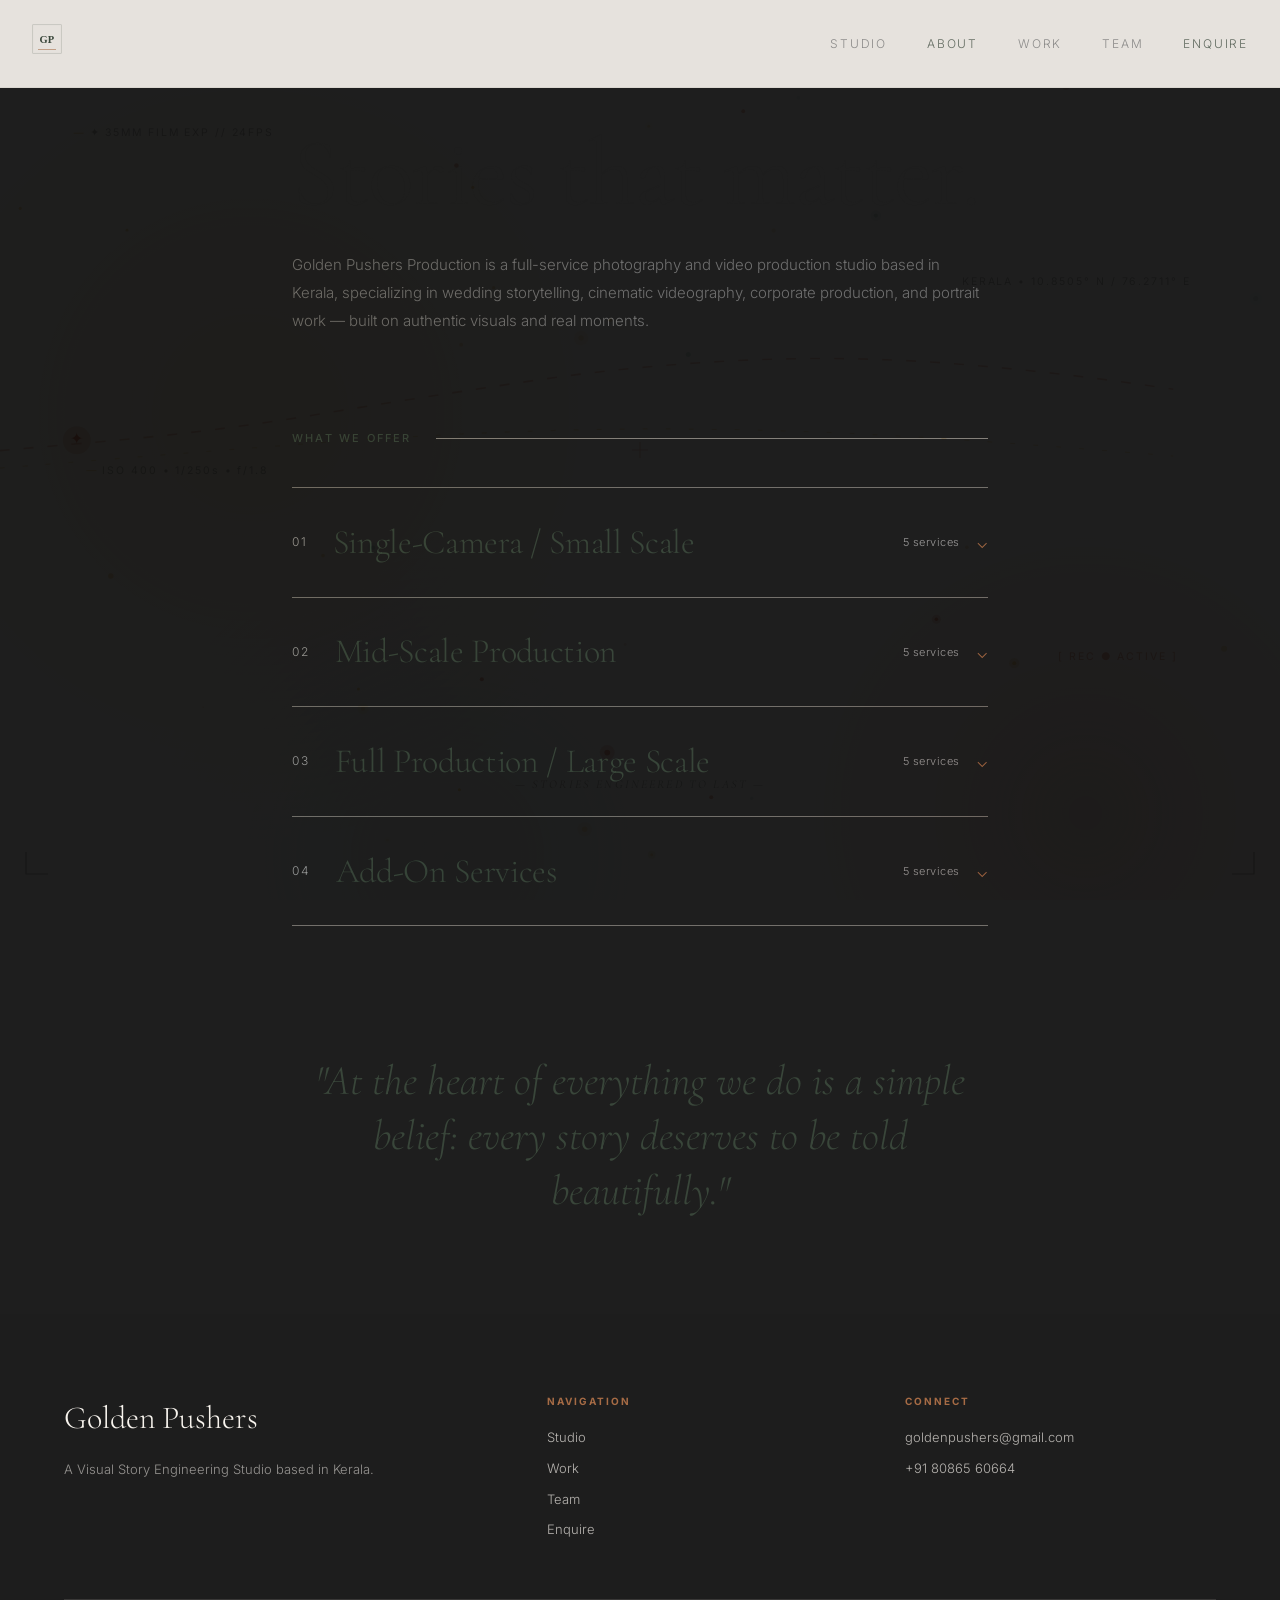
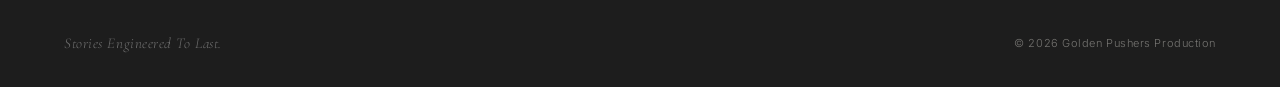
==== commit f2b968f9: "feat: implement cinematic parallax background animation and add stylized project pages and site stru" ====
--- a/goldenpushers/about.html
+++ b/goldenpushers/about.html
@@ -15,6 +15,7 @@
 
 <a href="#main" class="skip-link">Skip to content</a>
 <div class="scroll-progress"></div>
+<canvas id="studio-bg-canvas" class="studio-bg-canvas" aria-hidden="true"></canvas>
 
 <nav class="navbar is-scrolled" style="background:rgba(248,244,238,0.92);backdrop-filter:blur(8px);border-bottom:1px solid rgba(200,194,184,0.4);mix-blend-mode:normal;">
   <a href="index.html" class="navbar-logo" style="color:#39463A;" aria-label="Golden Pushers Production — home">
--- a/goldenpushers/css/base.css
+++ b/goldenpushers/css/base.css
@@ -51,10 +51,22 @@
   inset: 0;
   width: 100vw;
   height: 100vh;
-  z-index: 0;
+  z-index: 90;
   pointer-events: none;
-  opacity: 0.92;
+  mix-blend-mode: multiply;
+  opacity: 0.95;
   transition: opacity 0.8s var(--ease-flow);
+}
+
+.enquire-script,
+.font-caveat-script {
+  font-family: 'Caveat', cursive !important;
+  color: var(--color-copper) !important;
+  font-style: normal;
+  font-weight: 600;
+  letter-spacing: 0.02em;
+  display: inline-block;
+  transform: rotate(-2deg);
 }
 
 #main {
